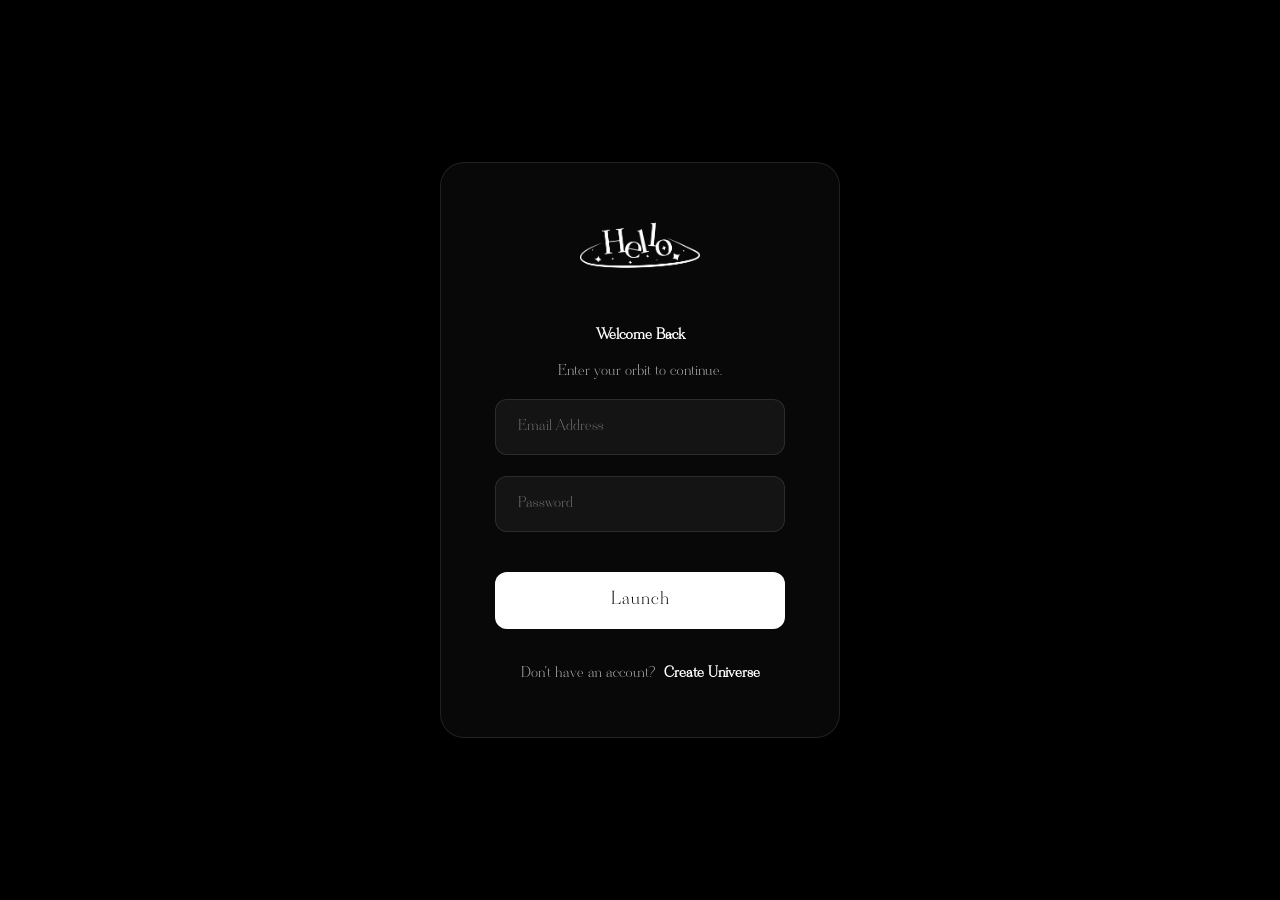
==== signin/index.html @ dede8206 "first commit" ====
<!DOCTYPE html>
<html lang="vi">
<head>
    <meta charset="UTF-8">
    <meta name="viewport" content="width=device-width, initial-scale=1.0">
    <title>Hello - Sign-In</title>
    <link rel="stylesheet" href="../landing/landingpage.css">
    <link rel="stylesheet" href="auth.css">
</head>
<body class="stars">
    <div class="particles">
        <div class="diamond" style="--size:6px; left:15%;"></div>
        <div class="diamond" style="--size:10px; left:35%;"></div>
        <div class="diamond" style="--size:4px; left:60%;"></div>
        <div class="diamond" style="--size:8px; left:85%;"></div>
    </div>

    <div class="auth-container">
        <div class="auth-card">
            <div class="auth-header">
                <img src="../Resources/Logo.png" alt="Logo" class="mini-logo">
                <h2 id="auth-title">Welcome Back</h2>
                <p id="auth-subtitle">Enter your orbit to continue.</p>
            </div>

            <form id="auth-form">
                <div class="input-group">
                    <input type="email" placeholder="Email Address" required>
                </div>
                <div class="input-group">
                    <input type="password" placeholder="Password" required>
                </div>
                <button type="submit" class="btn primary full-width">Launch</button>
            </form>

            <div class="auth-footer">
                <span id="toggle-text">Don't have an account?</span>
                <a href="../signup/index.html" id="toggle-auth">Create Universe</a>
            </div>
        </div>
    </div>

    <script src="../landing/landingpage.js"></script>
    <script src="signin.js"></script>
</body>
</html>
---- landing/landingpage.css ----
@font-face {
  font-family: 'Sinoreta';
  src: url('../Resources/hastegi/Hastegi.otf') format('truetype');
}
*{
    font-size: large;
}
:root {
  --fg: #fff;
  --muted: #bdbdbd;
}

* {
  box-sizing: border-box;
}

body {
  margin: 0;
  font-family: 'Sinoreta', sans-serif;
  background: #000;
  color: var(--fg);
  overflow-x: hidden;
}

/* ─── STAR FIELD ─── */
.star-field {
    position: fixed;
    inset: 0;
    z-index: -1; /* Ensure it's behind content */
    pointer-events: none;
    overflow: hidden;
}

.star {
    position: absolute;
    background: #fff;
    border-radius: 50%;
    pointer-events: none;
    /* transition is handled by JS animation frame */
}

@keyframes twinkle {
    0%, 100% { opacity: 0.2; }
    50% { opacity: 0.9; }
}

/* HERO */
header {
  min-height: 100vh;
  display: flex;
  flex-direction: column;
  justify-content: center;
  align-items: center;
  text-align: center;
  gap: 1.5rem;
  position: relative;
  z-index: 1; 
}

.orbit {
  position: absolute;
  width: 120%;
  height: 60%;
  border: 2px solid rgba(255,255,255,.25);
  border-radius: 50%;
  transform: rotate(-8deg);
  animation: float 12s ease-in-out infinite;
}

@keyframes float {
  0%,100% { transform: rotate(-8deg) translateY(0); }
  50% { transform: rotate(-8deg) translateY(-15px); }
}

.logo {
  width: min(420px, 70vw);
  font-family: 'Sinoreta', serif;
  animation: fadeUp 1.2s ease forwards, glow 3s ease-in-out infinite alternate;
}

@keyframes glow {
  from { filter: drop-shadow(0 0 10px rgba(255,255,255,.2)); }
  to   { filter: drop-shadow(0 0 28px rgba(255,255,255,.7)); }
}

@keyframes fadeUp {
  from { opacity: 0; transform: translateY(20px); }
  to   { opacity: 1; transform: translateY(0); }
}

p {
  color: var(--muted);
  max-width: 520px;
}

/* BUTTONS */
.cta {
  display: flex;
  gap: 1rem;
}

.btn {
  padding: .9rem 1.8rem;
  border-radius: 999px;
  border: 1px solid #fff;
  background: transparent;
  color: #fff;
  cursor: pointer;
  position: relative;
  overflow: hidden;

  transition: transform .25s ease, box-shadow .25s ease;
}

.btn:hover {
  transform: translateY(-3px) scale(1.05);
  box-shadow: 0 0 28px rgba(255,255,255,.4);
}

.btn::before {
  content: '';
  position: absolute;
  inset: 0;
  background: linear-gradient(
    120deg,
    transparent,
    rgba(255,255,255,.45),
    transparent
  );
  transform: translateX(-120%);
}

.btn:hover::before {
  animation: shine .8s ease forwards;
}

@keyframes shine {
  to { transform: translateX(120%); }
}

.btn.primary {
  background: #fff;
  color: #000;
}

/* BOARD */
section {
  padding: 6rem 8vw;
}

h2 {
  text-align: center;
  font-family: 'Sinoreta', serif;
}

.board {
  display: grid;
  grid-template-columns: repeat(auto-fit, minmax(220px,1fr));
  gap: 1.5rem;
  margin-top: 3rem;
}

.column {
  background: rgba(255,255,255,.06);
  border: 1px solid rgba(255,255,255,.15);
  border-radius: 18px;
  padding: 1.2rem;
}

.card {
  background: rgba(0,0,0,.7);
  border: 1px solid rgba(255,255,255,.12);
  border-radius: 14px;
  padding: .9rem;
  margin-bottom: .7rem;
}

footer {
  text-align: center;
  padding: 3rem 1rem;
  color: #777;
}

.cta .btn{
  font-family: 'Sinoreta';
}
---- signin/auth.css ----
@font-face {
  font-family: 'Sinoreta';
  src: url('../Resources/hastegi/Hastegi.otf') format('truetype');
}
*{
    font-size: large;
}
.auth-container {
    min-height: 100vh;
    display: flex;
    justify-content: center;
    align-items: center;
    padding: 20px;
    position: relative;
    z-index: 10;
}

.auth-card {
    background: rgba(255, 255, 255, 0.03);
    backdrop-filter: blur(15px); /* Hiệu ứng kính mờ */
    -webkit-backdrop-filter: blur(15px);
    border: 1px solid rgba(255, 255, 255, 0.1);
    border-radius: 24px;
    padding: 3rem;
    width: 100%;
    max-width: 400px;
    text-align: center;
    box-shadow: 0 20px 50px rgba(0,0,0,0.5);
    animation: fadeUp 0.8s ease-out;
}

.mini-logo {
    width: 120px;
    margin-bottom: 1.5rem;
}

.input-group {
    margin-bottom: 1.2rem;
}

.input-group input {
    width: 100%;
    padding: 1rem 1.2rem;
    background: rgba(255, 255, 255, 0.05);
    border: 1px solid rgba(255, 255, 255, 0.1);
    border-radius: 12px;
    color: white;
    font-family: 'Sinoreta', sans-serif;
    transition: all 0.3s ease;
}


.input-group input:focus {
    outline: none;
    background: rgba(255, 255, 255, 0.1);
    border-color: rgba(255, 255, 255, 0.5);
    box-shadow: 0 0 15px rgba(255,255,255,0.1);
}

.full-width {
    width: 100%;
    margin-top: 1rem;
}

.auth-footer {
    margin-top: 2rem;
    font-size: 0.9rem;
    color: var(--muted);
}

.auth-footer a {
    color: #fff;
    text-decoration: none;
    font-weight: 600;
    margin-left: 5px;
}

.auth-footer a:hover {
    text-decoration: underline;
}

/* Đảm bảo nút bấm sử dụng font Sinoreta */
.btn.primary {
    font-family: 'Sinoreta', sans-serif;
    font-size: 1.2rem; /* Tăng nhẹ kích thước vì font script thường mảnh hơn */
    letter-spacing: 1px;
    cursor: pointer;
    transition: all 0.3s ease;
    
    /* Các thuộc tính hỗ trợ giao diện (nếu chưa có trong landingpage.css) */
    background: white; 
    color: black;
    border: none;
    padding: 1rem;
    border-radius: 12px;
}

.btn.primary:hover {
    transform: translateY(-2px);
    box-shadow: 0 5px 15px rgba(255, 255, 255, 0.3);
    background: rgba(255, 255, 255, 0.9);
}

.btn.primary:active {
    transform: translateY(0);
}
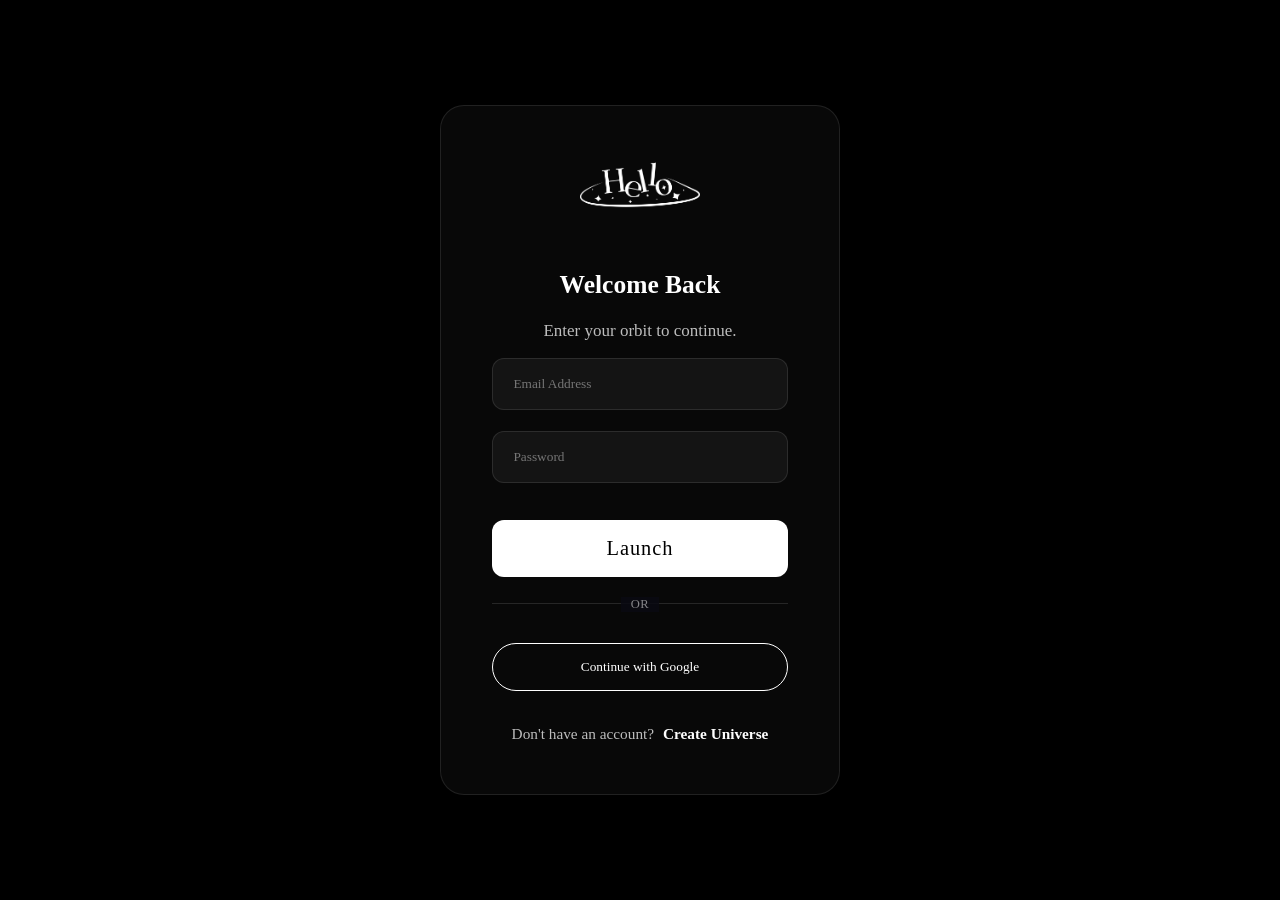
==== commit 69eed410: "update code" ====
--- a/signin/index.html
+++ b/signin/index.html
@@ -1,46 +1,13 @@
 <!DOCTYPE html>
-<html lang="vi">
+<html lang="en">
 <head>
     <meta charset="UTF-8">
-    <meta name="viewport" content="width=device-width, initial-scale=1.0">
-    <title>Hello - Sign-In</title>
-    <link rel="stylesheet" href="../landing/landingpage.css">
-    <link rel="stylesheet" href="auth.css">
+    <meta http-equiv="refresh" content="0;url=/signin/signin.html">
+    <title>Redirecting...</title>
+    <script>
+        window.location.replace('/signin/signin.html');
+    </script>
 </head>
-<body class="stars">
-    <div class="particles">
-        <div class="diamond" style="--size:6px; left:15%;"></div>
-        <div class="diamond" style="--size:10px; left:35%;"></div>
-        <div class="diamond" style="--size:4px; left:60%;"></div>
-        <div class="diamond" style="--size:8px; left:85%;"></div>
-    </div>
-
-    <div class="auth-container">
-        <div class="auth-card">
-            <div class="auth-header">
-                <img src="../Resources/Logo.png" alt="Logo" class="mini-logo">
-                <h2 id="auth-title">Welcome Back</h2>
-                <p id="auth-subtitle">Enter your orbit to continue.</p>
-            </div>
-
-            <form id="auth-form">
-                <div class="input-group">
-                    <input type="email" placeholder="Email Address" required>
-                </div>
-                <div class="input-group">
-                    <input type="password" placeholder="Password" required>
-                </div>
-                <button type="submit" class="btn primary full-width">Launch</button>
-            </form>
-
-            <div class="auth-footer">
-                <span id="toggle-text">Don't have an account?</span>
-                <a href="../signup/index.html" id="toggle-auth">Create Universe</a>
-            </div>
-        </div>
-    </div>
-
-    <script src="../landing/landingpage.js"></script>
-    <script src="signin.js"></script>
+<body>
 </body>
-</html>+</html>
